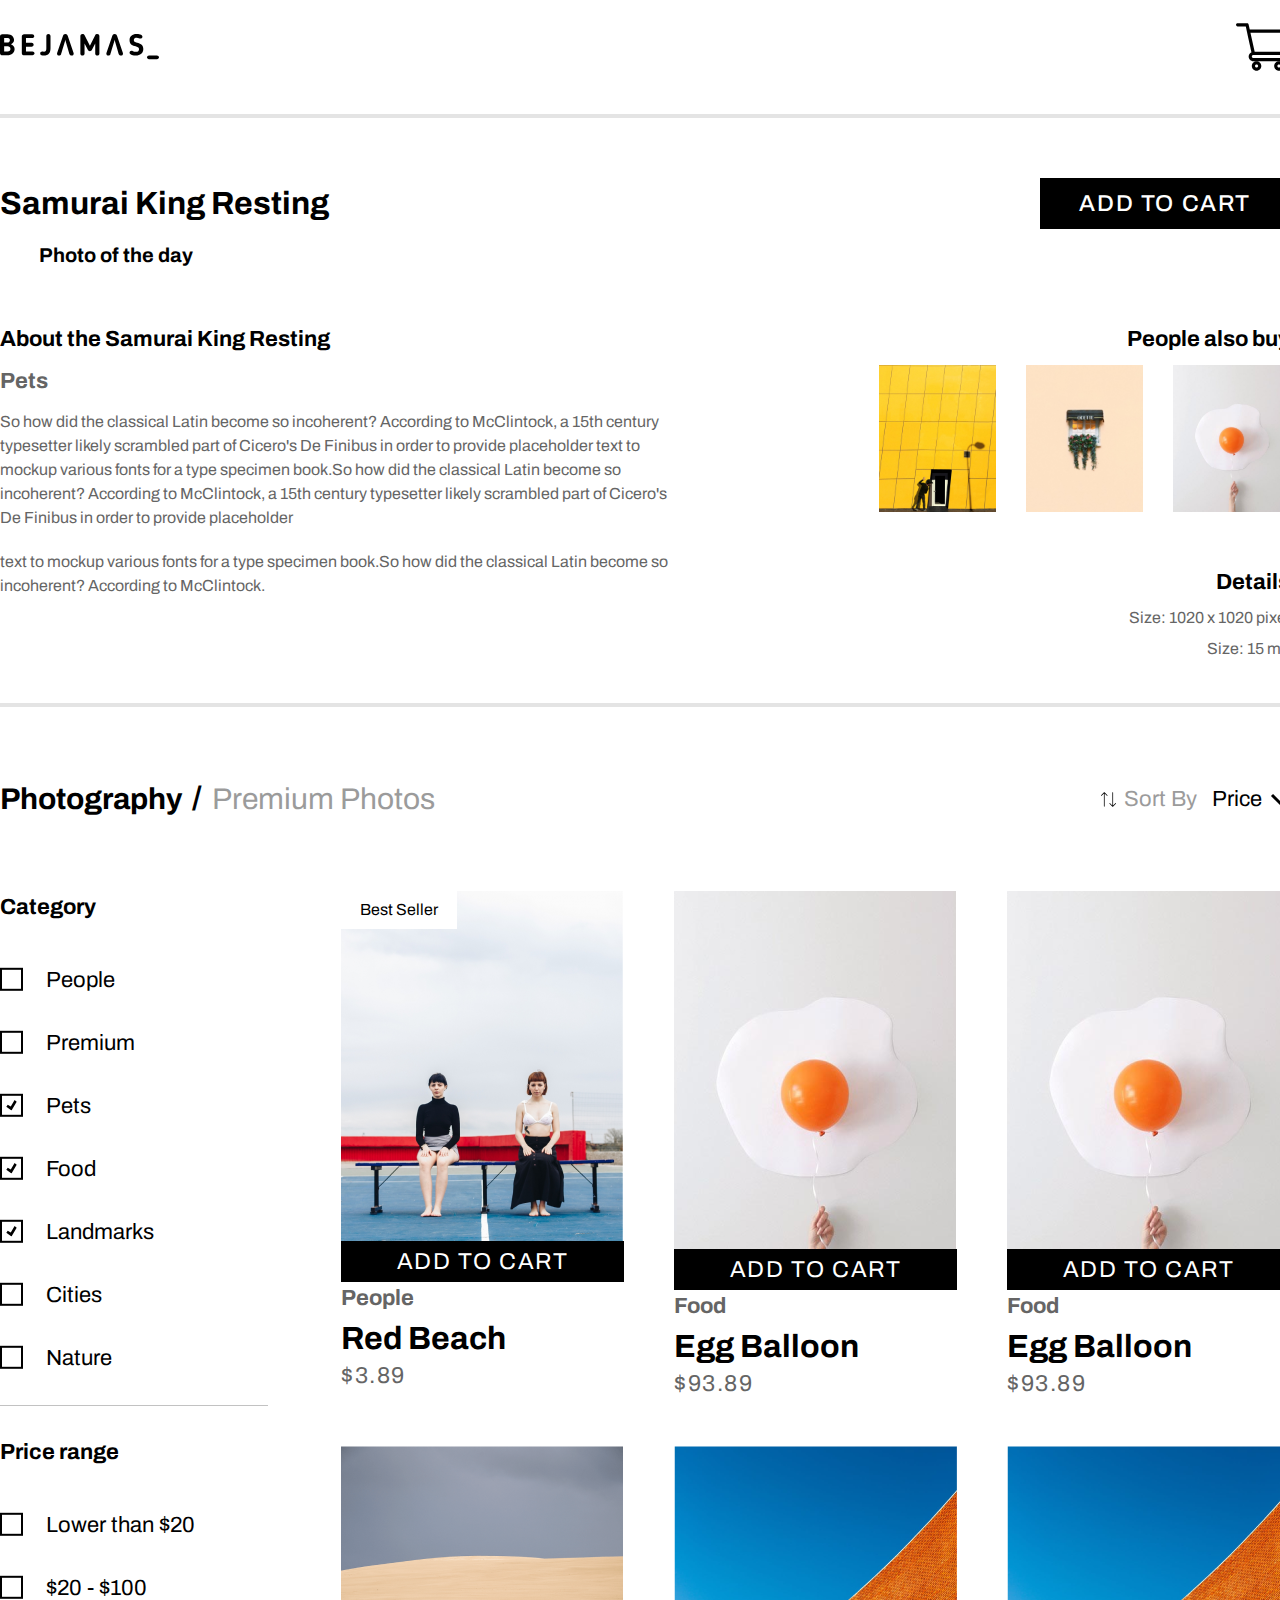
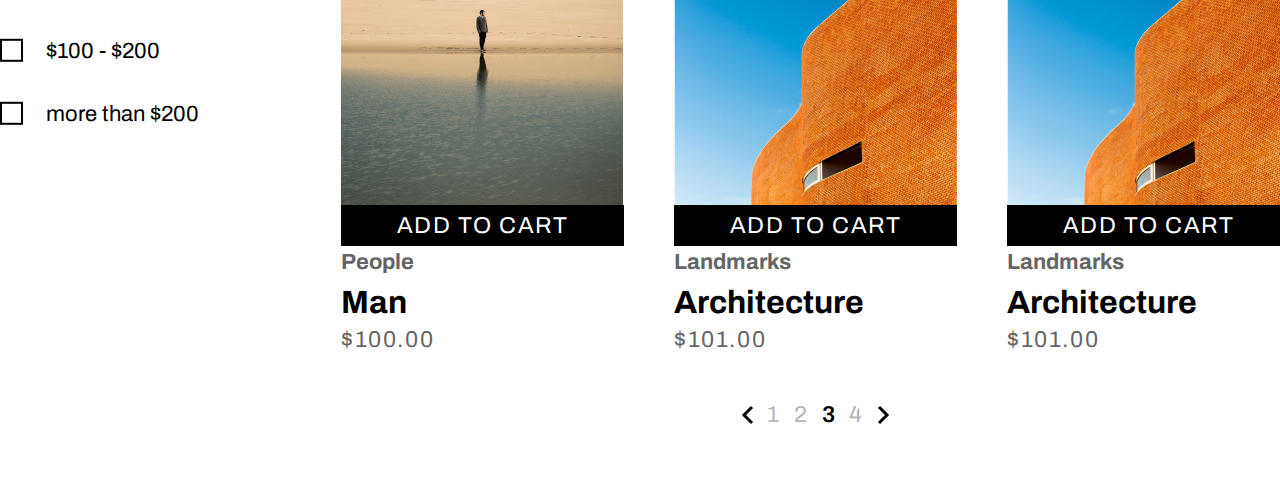
==== index.html @ b4d58cd1 "AltSchool Version 3 Design" ====
<!DOCTYPE html>
<html lang="en">
  <head>
    <meta charset="UTF-8" />
    <meta name="viewport" content="width=device-width, initial-scale=1.0" />
    <link rel="stylesheet" href="./css/style.css" />
    <link rel="preconnect" href="https://fonts.googleapis.com" />
    <link rel="preconnect" href="https://fonts.gstatic.com" crossorigin />
    <link
      href="https://fonts.googleapis.com/css2?family=Archivo:wght@400;500;700&display=swap"
      rel="stylesheet"
    />

    <title>Bejamas</title>
  </head>
  <body>
    <!-- Header -->
    <header>
      <div class="container">
        <div class="logo">
          <a href="#"><img src="./images/Logo.svg" alt="bejamas logo" /></a>
        </div>
        <div class="cart">
          <a href="./cart-page.html">
            <img src="./images/shopping-cart.svg" alt="shopping-cart"
          /></a>
        </div>
      </div>
    </header>

    <!-- Sub Header -->
    <section class="sub-header">
      <div class="container">
        <div class="sub-header-content">
          <div class="sub-header-text">
            <h2 class="text-xxlg">Samurai King Resting</h2>
          </div>
          <div class="sub-header-button">
            <a href="#" class="btn btn-primary text-lg">Add to cart</a>
          </div>
        </div>

        <div class="sub-header-image">
          <img src="./images/pexels-background.svg" alt="pexels-background" />

          <a href="#" class="btn btn-secondary text-sm">Photo of the day</a>
        </div>

        <div class="sub-header-footer">
          <div class="sub-header-text">
            <h2 class="text-md">About the Samurai King Resting</h2>
          </div>
          <div class="sub-header-button">
            <h2 class="text-md">People also buy</h2>
          </div>
        </div>
      </div>
    </section>

    <!-- Pet Section -->
    <section class="pet">
      <div class="container">
        <div class="pet-content">
          <h2 class="text-md">Pets</h2>
          <p>
            So how did the classical Latin become so incoherent? According to
            McClintock, a 15th century typesetter likely scrambled part of
            Cicero's De Finibus in order to provide placeholder text to mockup
            various fonts for a type specimen book.So how did the classical
            Latin become so incoherent? According to McClintock, a 15th century
            typesetter likely scrambled part of Cicero's De Finibus in order to
            provide placeholder
          </p>
          <p>
            text to mockup various fonts for a type specimen book.So how did the
            classical Latin become so incoherent? According to McClintock.
          </p>
        </div>

        <div class="pet-detail">
          <div class="pet-detail-images">
            <img src="./images/Rectangle 10.svg" alt="Rectangle-image-01" />
            <img src="./images/Rectangle 10.1.svg" alt="Rectangle-image-02" />
            <img src="./images/Rectangle 10.2.svg" alt="Rectangle-image-03" />
          </div>

          <div class="pet-detail-content">
            <h2 class="text-md">Details</h2>
            <p>Size: 1020 x 1020 pixel</p>
            <p>Size: 15 mb</p>
          </div>
        </div>
      </div>
    </section>

    <!-- Mobile Subheader & Pet -->

    <section class="pet-mobile">
      <div class="container">
        <h1 class="text-xxlg">Samurai King Resting</h1>

        <div class="sub-header-image">
          <img
            src="./images/pexels-background-small.png"
            alt="pexels-background"
          />

          <a href="#" class="btn btn-secondary text-sm">Photo of the day</a>
        </div>
        <a href="#" class="btn btn-primary btn-block">Add to cart</a>
        <h1 class="text-md">About the Samurai King Resting</h1>
        <p>
          So how did the classical Latin become so incoherent? According to
          McClintock, a 15th century typesetter likely scrambled part of
          Cicero's De Finibus in order to provide placeholder text to mockup
          various fonts for a type specimen book.
        </p>
        <h1 class="text-md">People also buy</h1>
        <div class="pet-detail">
          <div class="pet-detail-images">
            <img src="./images/Rectangle 10.svg" alt="Rectangle-image-01" />
            <img src="./images/Rectangle 10.1.svg" alt="Rectangle-image-02" />
            <img src="./images/Rectangle 10.2.svg" alt="Rectangle-image-03" />
          </div>

          <div class="pet-detail-content">
            <h2 class="text-md">Details</h2>
            <p>Size: 1020 x 1020 pixel</p>
            <p>Size: 15 mb</p>
          </div>
        </div>
      </div>
    </section>

    <!-- Mobile Sub Header & Pet Ends -->

    <!-- Photography Section -->
    <section class="photography">
      <div class="container">
        <div class="nav-link">
          <h2 class="text-xlg">Photography</h2>
          <h2 class="text-xxlg">/</h2>
          <span class="text-xlg">Premium Photos</span>
        </div>

        <div class="filter-dropdown">
          <div class="price">
            <img src="./images/sort.svg" alt="sort-by" />
            <span class="text-md">Sort By</span>
          </div>
          <div class="price">
            <h2 class="text-md">Price</h2>
            <img src="./images/Vector 16.svg" alt="arrow-down" />
          </div>

          <div class="filter-icon">
            <img src="./images/filter-icon.svg" alt="filter-icon" />
          </div>
        </div>
      </div>
    </section>

    <!-- Shop Item -->
    <section class="shop">
      <div class="container">
        <div class="shop-sidebar">
          <h2 class="text-md">Category</h2>

          <form class="shop-sidebar-category">
            <div class="form-group">
              <input type="checkbox" name="people" />
              <label for="people" class="text-md">People</label>
            </div>

            <div class="form-group">
              <input type="checkbox" name="premium" />
              <label for="premium" class="text-md">Premium</label>
            </div>

            <div class="form-group">
              <input type="checkbox" name="pets" checked />
              <label for="pets" class="text-md">Pets</label>
            </div>

            <div class="form-group">
              <input type="checkbox" name="food" checked />
              <label for="food" class="text-md">Food</label>
            </div>

            <div class="form-group">
              <input type="checkbox" name="landmarks" checked />
              <label for="landmarks" class="text-md">Landmarks</label>
            </div>

            <div class="form-group">
              <input type="checkbox" name="cities" />
              <label for="cities" class="text-md">Cities</label>
            </div>

            <div class="form-group">
              <input type="checkbox" name="nature" />
              <label for="nature" class="text-md">Nature</label>
            </div>
          </form>

          <h2 class="text-md">Price range</h2>

          <form>
            <div class="form-group">
              <input type="checkbox" name="than-20" />
              <label for="than-20" class="text-md">Lower than $20 </label>
            </div>

            <div class="form-group">
              <input type="checkbox" name="20" />
              <label for="20" class="text-md">$20 - $100 </label>
            </div>

            <div class="form-group">
              <input type="checkbox" name="100" />
              <label for="100" class="text-md">$100 - $200 </label>
            </div>

            <div class="form-group">
              <input type="checkbox" name="200" />
              <label for="200" class="text-md">more than $200 </label>
            </div>
          </form>
        </div>

        <div class="shop-gallery">
          <div class="shop-gallery-grid">
            <div class="shop-gallery-card">
              <div class="shop-gallery-content">
                <span class="btn btn-secondary">Best Seller</span>
                <img
                  src="./images/shopping-images/shop-image-01.png"
                  alt="shop-image-01"
                />
                <a href="#" class="btn btn-primary btn-block text-lg"
                  >Add to cart</a
                >
              </div>
              <p class="text-md">People</p>
              <h2 class="text-xxlg">Red Beach</h2>
              <p class="text-lg">$3.89</p>
            </div>

            <div class="shop-gallery-card">
              <div class="shop-gallery-content">
                <img
                  src="./images/shopping-images/shop-image-02.png"
                  alt="shop-image-01"
                />
                <a href="#" class="btn btn-primary btn-block text-lg"
                  >Add to cart</a
                >
              </div>
              <p class="text-md">Food</p>
              <h2 class="text-xxlg">Egg Balloon</h2>
              <p class="text-lg">$93.89</p>
            </div>

            <div class="shop-gallery-card">
              <div class="shop-gallery-content">
                <img
                  src="./images/shopping-images/shop-image-02.png"
                  alt="shop-image-01"
                />
                <a href="#" class="btn btn-primary btn-block text-lg"
                  >Add to cart</a
                >
              </div>
              <p class="text-md">Food</p>
              <h2 class="text-xxlg">Egg Balloon</h2>
              <p class="text-lg">$93.89</p>
            </div>

            <div class="shop-gallery-card">
              <div class="shop-gallery-content">
                <img
                  src="./images/shopping-images/shop-image-03.png"
                  alt="shop-image-01"
                />
                <a href="#" class="btn btn-primary btn-block text-lg"
                  >Add to cart</a
                >
              </div>
              <p class="text-md">People</p>
              <h2 class="text-xxlg">Man</h2>
              <p class="text-lg">$100.00</p>
            </div>

            <div class="shop-gallery-card">
              <div class="shop-gallery-content">
                <img
                  src="./images/shopping-images/shop-image-04.png"
                  alt="shop-image-01"
                />
                <a href="#" class="btn btn-primary btn-block text-lg"
                  >Add to cart</a
                >
              </div>
              <p class="text-md">Landmarks</p>
              <h2 class="text-xxlg">Architecture</h2>
              <p class="text-lg">$101.00</p>
            </div>

            <div class="shop-gallery-card">
              <div class="shop-gallery-content">
                <img
                  src="./images/shopping-images/shop-image-04.png"
                  alt="shop-image-01"
                />
                <a href="#" class="btn btn-primary btn-block text-lg"
                  >Add to cart</a
                >
              </div>
              <p class="text-md">Landmarks</p>
              <h2 class="text-xxlg">Architecture</h2>
              <p class="text-lg">$101.00</p>
            </div>
          </div>

          <!-- Second Row -->

          <div class="pagination">
            <svg
              xmlns="http://www.w3.org/2000/svg"
              width="13"
              height="20"
              viewBox="0 0 13 20"
              fill="none"
            >
              <path d="M11 2L3 10L11 18" stroke="black" stroke-width="3" />
            </svg>
            <a href="#" class="text-lg">1</a>
            <a href="#" class="text-lg">2</a>
            <a href="#" class="text-lg active">3</a>
            <a href="#" class="text-lg">4</a>
            <svg
              xmlns="http://www.w3.org/2000/svg"
              width="13"
              height="20"
              viewBox="0 0 13 20"
              fill="none"
            >
              <path d="M2 2L10 10L2 18" stroke="black" stroke-width="3" />
            </svg>
          </div>
        </div>
      </div>
    </section>

    <script src="./js/script.js"></script>
  </body>
</html>
---- css/style.css ----
*,
*::before,
*::after {
  box-sizing: border-box;
}
* {
  margin: 0;
}
body {
  line-height: 1.5;
  -webkit-font-smoothing: antialiased;
  font-family: "Archivo", sans-serif;
}
img,
picture,
video,
canvas,
svg {
  display: block;
  max-width: 100%;
}
input,
button,
textarea,
select {
  font: inherit;
}
p,
h1,
h2,
h3,
h4,
h5,
h6 {
  overflow-wrap: break-word;
}
#root,
#__next {
  isolation: isolate;
}

:root {
  --color-black: #000000;
  --primary-color: #656565;
  --color-white: #ffffff;
  --border-color: #e4e4e4;
}

/* Header */
header .container {
  display: flex;
  justify-content: space-between;
  align-items: center;
  margin-block-start: 20px;
  padding-block-end: 40px;
  border-bottom: 4px solid var(--border-color);
}

.cart {
  position: relative;
}

.cart p {
  position: absolute;
  right: -10px;
  bottom: -20px;
  background: var(--color-black);
  color: var(--color-white);
  padding-inline: 6px;
}

/* Sub Header */
.sub-header-content {
  display: flex;
  justify-content: space-between;
  align-items: center;
  margin-block-start: 62px;
  position: relative;
}

/* Sub-header-image */
.sub-header-image {
  position: relative;
  margin-block-start: 31px;
  margin-block-end: 40px;
}

.sub-header-image a {
  position: absolute;
  bottom: 0;
  left: 0;
}

.sub-header-footer {
  display: flex;
  justify-content: space-between;
  align-items: center;
}

.sub-header .sub-header-pop-up {
  width: 443px;
  padding-inline: 27px;
  padding-block: 22px;
  border: 4px solid var(--border-color);
  position: absolute;
  top: -65px;
  right: 0;
  z-index: 1000;
  background: var(--color-white);
  display: flex;
  justify-content: space-between;
  align-items: flex-end;
  flex-direction: column;
  gap: 25px;
}

.sub-header .sub-header-pop-up-content {
  width: 100%;
  display: flex;
  justify-content: space-between;
  align-items: center;
  padding-block-end: 25px;
  border-bottom: 1px solid #c2c2c2;
}

.sub-header-pop-up .btn-secondary {
  border: 3px solid var(--color-black);
  text-transform: uppercase;
}

.sub-header-pop-up-content .text-xlg {
  font-weight: 400;
  color: #656565;
}

/* Pet */

.pet {
  margin-block-start: 9px;
}
.pet .container {
  display: flex;
  justify-content: space-between;
  align-items: start;
  padding-block-end: 42px;
  border-bottom: 4px solid var(--border-color);
}

.pet .pet-content {
  max-width: 690px;
}

.pet .pet-content p {
  margin-block-end: 20px;
}

.pet .pet-content h2 {
  padding-block-end: 12px;
}

.pet .pet-content h2,
p {
  color: var(--primary-color);
}

.pet .pet-detail {
  display: flex;
  flex-direction: column;
  align-items: end;
  text-align: right;
  gap: 54px;
}

.pet .pet-detail-images {
  display: flex;
  gap: 30px;
}

.pet .pet-detail-content {
  display: flex;
  flex-direction: column;
  gap: 7px;
}

/* Photography */
.photography .container {
  display: flex;
  justify-content: space-between;
  align-items: center;
  margin-block: 68px;
}

.photography .nav-link {
  display: flex;
  align-items: center;
  gap: 10px;
}

.photography span {
  font-weight: 400;
  color: #9b9b9b;
}

.photography .filter-dropdown {
  display: flex;
  gap: 15px;
}

.photography .filter-dropdown h2 {
  font-weight: 400;
}

.photography .price {
  display: flex;
  align-items: center;
  gap: 8px;
}

/* Shop - Gallery */

.shop .container {
  display: flex;
  justify-content: space-between;
}

.shop .shop-sidebar h2 {
  margin-block-end: 40px;
}

.shop label {
  font-weight: 400;
}

.shop .form-group {
  display: flex;
  align-items: center;
  gap: 23px;
  margin-block-end: 30px;
}

.shop input[type="checkbox"] {
  -webkit-appearance: none;
  appearance: none;
  font: inherit;
  width: 23px;
  height: 23px;
  border: 2px solid var(--color-black);
  transform: translateY(-0.075em);
  display: grid;
  place-content: center;
}

.shop input[type="checkbox"]::before {
  content: "";
  width: 0.65em;
  height: 0.65em;
  clip-path: polygon(14% 44%, 0 65%, 50% 100%, 100% 16%, 80% 0%, 43% 62%);
  transform: scale(0);
  transform-origin: bottom left;
  transition: 120ms transform ease-in-out;
  background: var(--color-black);
}

.shop input[type="checkbox"]:checked::before {
  transform: scale(1);
}

.shop-gallery-card .shop-gallery-content {
  position: relative;
}

.shop-gallery .shop-gallery-content .btn-secondary {
  padding-block: 7px;
  padding-inline: 19px;
}

.shop-gallery-card a {
  position: absolute;
  bottom: 0;
}

.shop-gallery-card span {
  position: absolute;
  top: 0;
  left: 0;
}

.shop-gallery .shop-gallery-grid {
  display: grid;
  grid-template-columns: repeat(3, 1fr);
  gap: 50px;
  margin-block-end: 50px;
}

.shop .text-lg {
  font-weight: 400;
}

.shop .shop-sidebar-category {
  width: 268px;
  border-bottom: 1px solid #c2c2c2;
  margin-block-end: 30px;
}

.shop .pagination {
  display: flex;
  align-items: center;
  gap: 13px;
  justify-content: center;
  margin-block-end: 60px;
}

.shop .pagination a {
  color: #b4b4b4;
  font-weight: 400;
}

.shop .pagination a.active {
  color: var(--color-black);
  font-weight: 600;
}

/* Utilities */

.container {
  width: 1290px;
  margin: 0 auto;
}

a {
  text-decoration: none;
  font-family: inherit;
}

/* Text */

.text-sm {
  font-size: 1.25rem;
  font-weight: 700;
}

.text-md {
  font-size: 1.375rem;
  font-weight: 700;
}

.text-lg {
  font-size: 1.438rem;
  line-height: normal;
  font-weight: 500;
  font-style: normal;
  letter-spacing: 1.61px;
}

.text-xlg {
  font-size: 1.875rem;
  font-weight: 700;
}

.text-xxlg {
  font-size: 2rem;
  font-weight: 700;
  font-style: normal;
}

.btn {
  padding-block: 13px;
  padding-inline: 39px;
  text-align: center;
}

.btn-primary {
  background-color: var(--color-black);
  color: var(--color-white);
  text-transform: uppercase;
}

/* Buttons */

.btn-secondary {
  background-color: var(--color-white);
  color: var(--color-black);
}

.btn-block {
  width: 100%;
  padding-block: 8px;
}

/* Hidden Content  */

.pet-mobile {
  display: none;
}

.filter-icon {
  display: none;
}

/* Media Queries */
@media (max-width: 600px) {
  /* Container */
  .container {
    width: 100%;
    padding-inline: 30px;
  }

  /* Header */

  header .container {
    padding-block: 40px;
    margin: 0;
  }

  header .cart {
    width: 32px;
  }

  /* Sub Header */
  .sub-header {
    display: none;
  }

  .sub-header-image {
    margin-block: 0;
  }

  /* Pet */

  .pet {
    display: none;
  }

  .pet-mobile {
    display: block;
  }

  .pet-mobile .container {
    display: flex;
    flex-direction: column;
    gap: 20px;
    margin-block-start: 30px;
    border-bottom: 4px solid var(--border-color);
  }

  .pet-mobile .pet-detail-images {
    display: flex;
    gap: 30px;
  }

  .pet-mobile .pet-detail-images img {
    width: 97.566px;
  }

  .pet-mobile .pet-detail-content {
    margin-block-end: 30px;
  }

  .pet-mobile .pet-detail-content h2 {
    margin-block: 20px;
  }
  .pet-mobile .pet-detail-content p {
    padding-block: 5px;
  }

  /* Photography */

  .photography .container {
    margin-block-start: 20px;
  }
  .photography .price {
    display: none;
  }


  /* Shop */
  .shop .shop-sidebar {
    display: none;
  }

  .shop .shop-sidebar.active {
    display: block;
  }

  .shop .container {
    position: relative;
  }

  .shop .shop-sidebar {
    position: absolute;
    z-index: 1000;
    background: var(--color-white);
    width: 90%;
    height: 100%;
    transition: 0.2s ease-in-out;
  }

  .shop .shop-gallery {
    width: 100%;
  }

  .shop .shop-gallery img {
    width: 100%;
  }

  .shop .shop-gallery-grid {
    grid-template-columns: 1fr;
  }

  .filter-icon {
    display: block;
  }

  
  /* Utilities */
  .text-xlg {
    font-size: 1.125rem;
    font-weight: 700;
  }

  .text-sm {
    font-size: 1rem;
  }
}
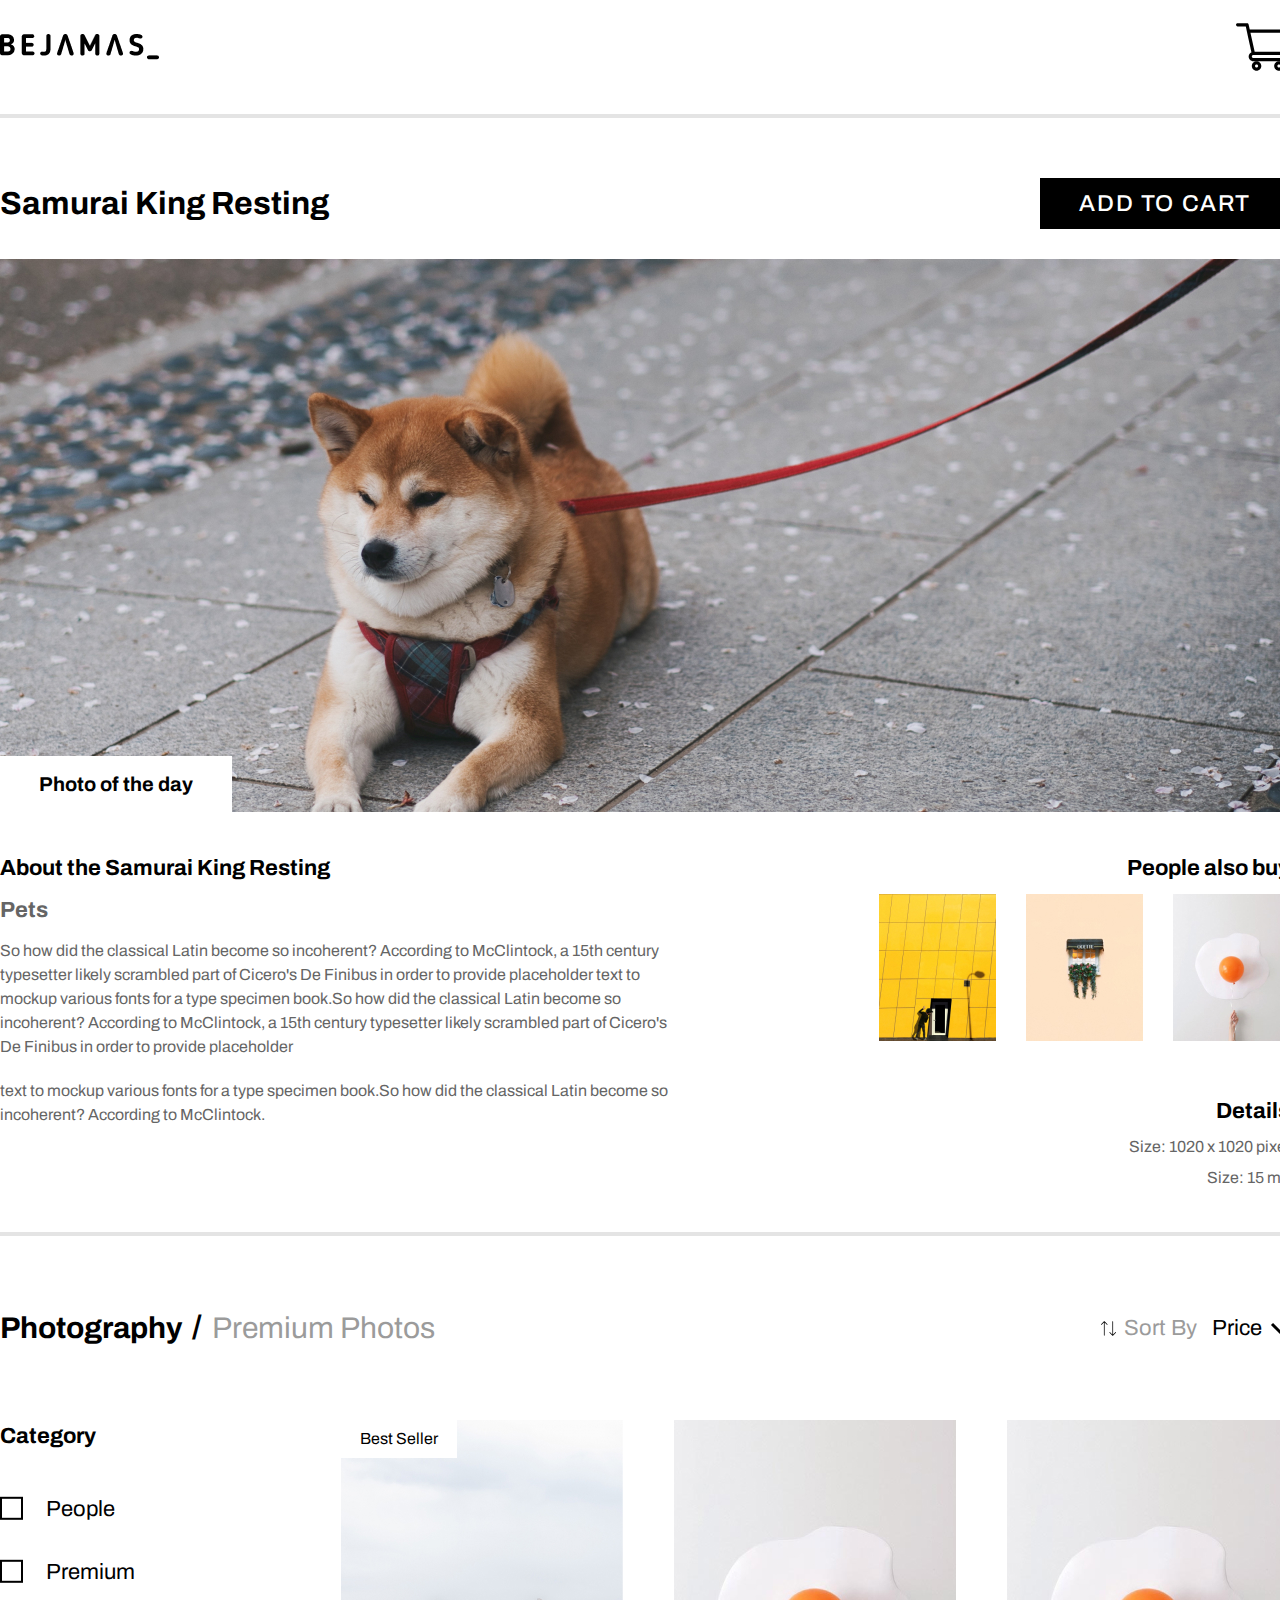
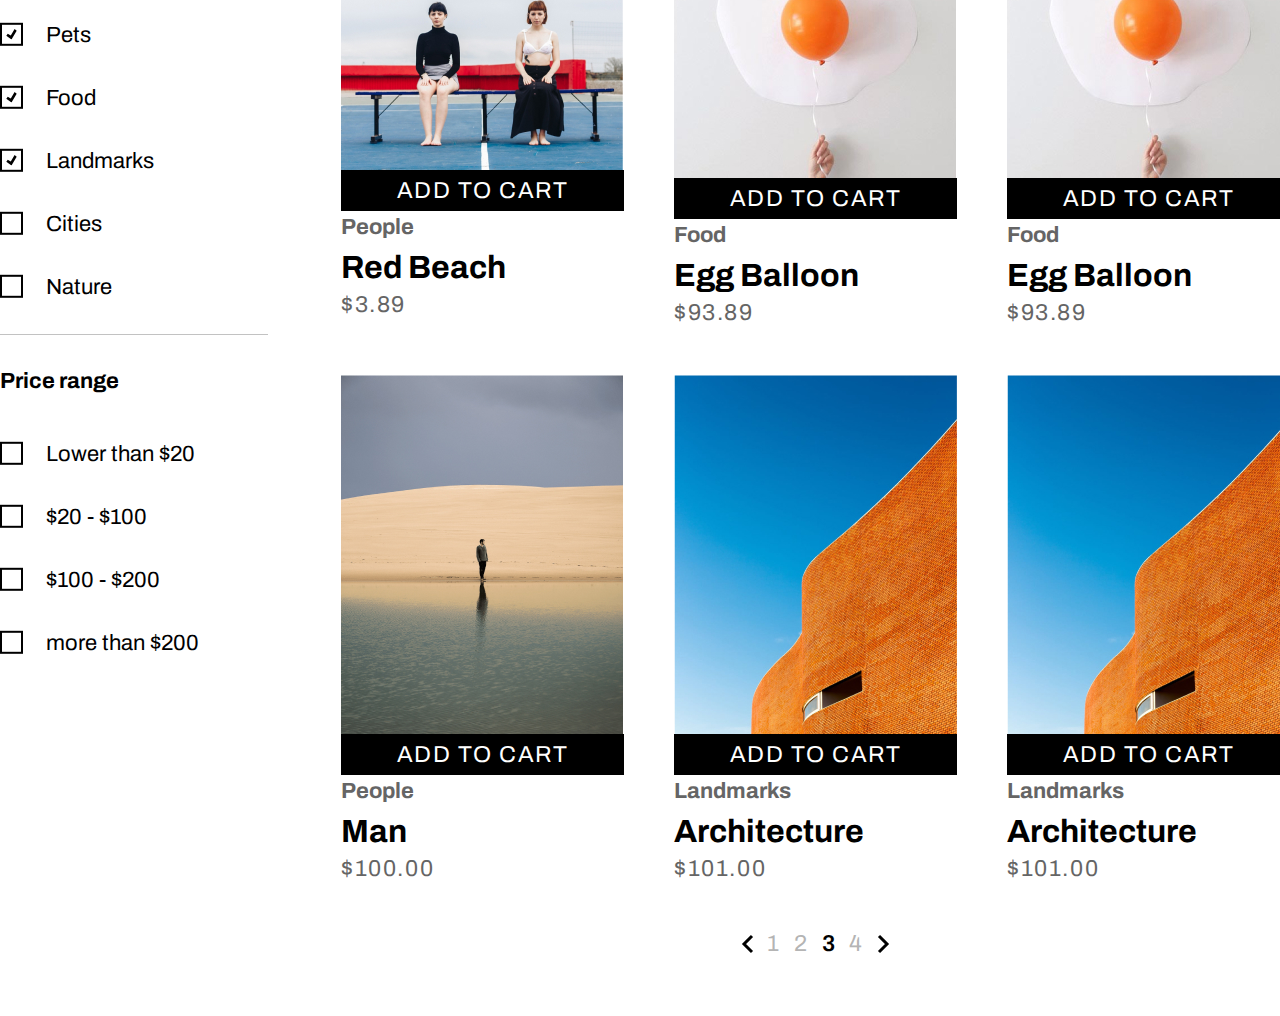
==== commit 06378132: "Alt School V3 Project" ====
--- a/index.html
+++ b/index.html
@@ -18,7 +18,9 @@
     <header>
       <div class="container">
         <div class="logo">
-          <a href="#"><img src="./images/Logo.svg" alt="bejamas logo" /></a>
+          <a href="./index.html"
+            ><img src="./images/Logo.jpg" alt="bejamas logo"
+          /></a>
         </div>
         <div class="cart">
           <a href="./cart-page.html">
@@ -41,7 +43,7 @@
         </div>
 
         <div class="sub-header-image">
-          <img src="./images/pexels-background.svg" alt="pexels-background" />
+          <img src="./images/pexel-background.jpg" alt="pexels-background" />
 
           <a href="#" class="btn btn-secondary text-sm">Photo of the day</a>
         </div>
@@ -79,9 +81,9 @@
 
         <div class="pet-detail">
           <div class="pet-detail-images">
-            <img src="./images/Rectangle 10.svg" alt="Rectangle-image-01" />
-            <img src="./images/Rectangle 10.1.svg" alt="Rectangle-image-02" />
-            <img src="./images/Rectangle 10.2.svg" alt="Rectangle-image-03" />
+            <img src="./images/Rectangle10.1.jpg" alt="Rectangle-image-01" />
+            <img src="./images/Rectangle10.2.jpg" alt="Rectangle-image-02" />
+            <img src="./images/Rectangle10.3.jpg" alt="Rectangle-image-03" />
           </div>
 
           <div class="pet-detail-content">
@@ -101,7 +103,7 @@
 
         <div class="sub-header-image">
           <img
-            src="./images/pexels-background-small.png"
+            src="./images/pexel-background-mobile.jpg"
             alt="pexels-background"
           />
 
@@ -118,9 +120,9 @@
         <h1 class="text-md">People also buy</h1>
         <div class="pet-detail">
           <div class="pet-detail-images">
-            <img src="./images/Rectangle 10.svg" alt="Rectangle-image-01" />
-            <img src="./images/Rectangle 10.1.svg" alt="Rectangle-image-02" />
-            <img src="./images/Rectangle 10.2.svg" alt="Rectangle-image-03" />
+            <img src="./images/Rectangle10.1.jpg" alt="Rectangle-image-01" />
+            <img src="./images/Rectangle10.2.jpg" alt="Rectangle-image-02" />
+            <img src="./images/Rectangle10.3.jpg" alt="Rectangle-image-03" />
           </div>
 
           <div class="pet-detail-content">
@@ -234,7 +236,7 @@
               <div class="shop-gallery-content">
                 <span class="btn btn-secondary">Best Seller</span>
                 <img
-                  src="./images/shopping-images/shop-image-01.png"
+                  src="./images/shopping-images/shop-image-01.jpg"
                   alt="shop-image-01"
                 />
                 <a href="#" class="btn btn-primary btn-block text-lg"
@@ -249,7 +251,7 @@
             <div class="shop-gallery-card">
               <div class="shop-gallery-content">
                 <img
-                  src="./images/shopping-images/shop-image-02.png"
+                  src="./images/shopping-images/shop-image-02.jpg"
                   alt="shop-image-01"
                 />
                 <a href="#" class="btn btn-primary btn-block text-lg"
@@ -264,7 +266,7 @@
             <div class="shop-gallery-card">
               <div class="shop-gallery-content">
                 <img
-                  src="./images/shopping-images/shop-image-02.png"
+                  src="./images/shopping-images/shop-image-02.jpg"
                   alt="shop-image-01"
                 />
                 <a href="#" class="btn btn-primary btn-block text-lg"
@@ -279,7 +281,7 @@
             <div class="shop-gallery-card">
               <div class="shop-gallery-content">
                 <img
-                  src="./images/shopping-images/shop-image-03.png"
+                  src="./images/shopping-images/shop-image-03.jpg"
                   alt="shop-image-01"
                 />
                 <a href="#" class="btn btn-primary btn-block text-lg"
@@ -294,7 +296,7 @@
             <div class="shop-gallery-card">
               <div class="shop-gallery-content">
                 <img
-                  src="./images/shopping-images/shop-image-04.png"
+                  src="./images/shopping-images/shop-image-04.jpg"
                   alt="shop-image-01"
                 />
                 <a href="#" class="btn btn-primary btn-block text-lg"
@@ -309,7 +311,7 @@
             <div class="shop-gallery-card">
               <div class="shop-gallery-content">
                 <img
-                  src="./images/shopping-images/shop-image-04.png"
+                  src="./images/shopping-images/shop-image-04.jpg"
                   alt="shop-image-01"
                 />
                 <a href="#" class="btn btn-primary btn-block text-lg"
